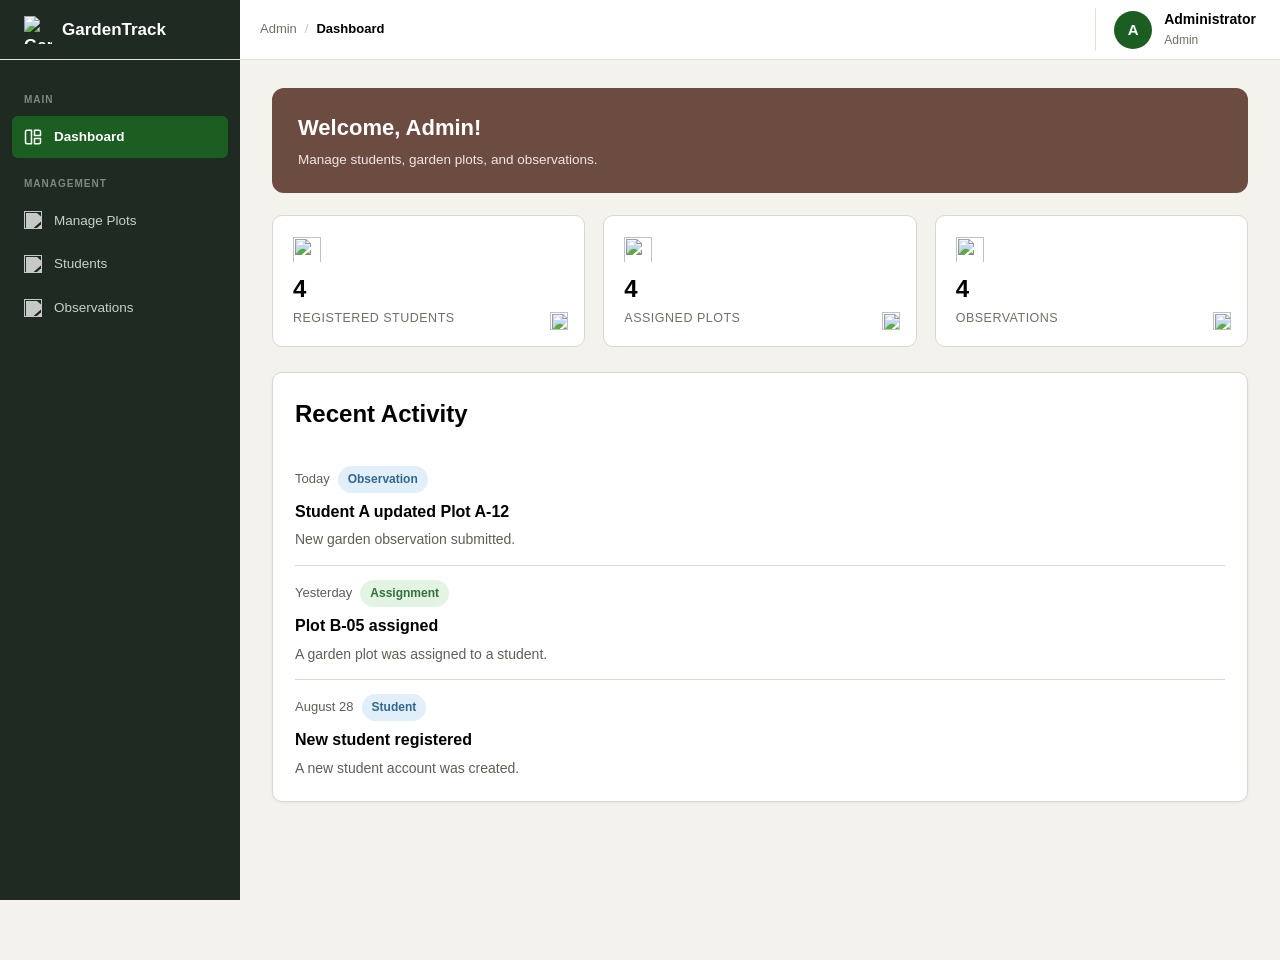
==== admin/admin_dashboard.html @ 60c1d0fa "refactor: streamline user interface and enhance functionality across admin pages" ====
<!doctype html>
<html lang="en">
  <head>
    <meta charset="UTF-8" />
    <meta name="viewport" content="width=device-width, initial-scale=1.0" />

      <title>Admin Dashboard | GardenTrack</title>

    <link rel="icon" type="image/svg+xml" href="../images/logo.svg" />
    <link rel="stylesheet" href="../css/style.css" />
    <link rel="stylesheet" href="../css/nav.css" />
    <link rel="stylesheet" href="../css/admin.css" />
    <script src="../js/script.js" defer></script>
  </head>

  <body class="admin">
    <header class="admin-topbar">
  <button class="admin-sidebar-toggle" type="button" aria-label="Toggle sidebar">☰</button>

  <a href="admin_dashboard.html" class="logo">
    <img src="../images/logo.svg" alt="GardenTrack Logo" class="logo-img" />
    GardenTrack
  </a>

  <nav class="admin-breadcrumb" aria-label="Breadcrumb">
    <a href="admin_dashboard.html">Admin</a>
    <span class="sep">/</span>
    <span class="current">Dashboard</span>   <!-- change per page -->
  </nav>


  <div class="user-menu">
    <details>
      <summary class="user-avatar" aria-label="Open user menu">A</summary>
      <nav class="user-dropdown" aria-label="User menu">
        <a href="#profile">Profile</a>
        <a href="#account-settings">Account Settings</a>
        <a href="../index.html">Logout</a>
      </nav>
    </details>
    <div class="user-info">
      <strong>Administrator</strong>
      <span>Admin</span>
    </div>
  </div>
</header>

<aside class="admin-sidebar">
  <div class="admin-sidebar-section">Main</div>
  <a href="admin_dashboard.html" class="active">     
    <img src="../images/dashboard.svg" alt="" />
    Dashboard
  </a>

  <div class="admin-sidebar-section">Management</div>
  <a href="manage_plots.html">
    <img src="../images/garden-plot.svg" alt="" />
    Manage Plots
  </a>
  <a href="manage_students.html">
    <img src="../images/students.svg" alt="" />
    Students
  </a>
  <a href="student_observations.html">
    <img src="../images/observations.svg" alt="" />
    Observations
  </a>

 
</aside>

    <main class="admin-main">
      <div class="container">
        <section class="admin-header">
          <h1>Welcome, Admin!</h1>

          <p>
            Manage students, garden plots, and observations.
          </p>
        </section>

        <section class="stats-grid">
          <a href="manage_students.html" class="stat-card stat-card-link">
            <img src="../images/students.svg" alt="" class="stat-icon" />

            <h3 data-stat="students">0</h3>

            <p>Registered Students</p>
            <img src="../images/redirect.svg" alt="" class="redirect-icon" />
          </a>

          <a href="manage_plots.html" class="stat-card stat-card-link">
            <img src="../images/garden-plot.svg" alt="" class="stat-icon" />

            <h3 data-stat="plots">0</h3>

            <p>Assigned Plots</p>
            <img src="../images/redirect.svg" alt="" class="redirect-icon" />
          </a>

          <a href="student_observations.html" class="stat-card stat-card-link">
            <img src="../images/observations.svg" alt="" class="stat-icon" />

            <h3 data-stat="observations">0</h3>

            <p>Observations</p>
            <img src="../images/redirect.svg" alt="" class="redirect-icon" />
          </a>
        </section>

        <section class="admin-grid">
          <div class="admin-card">
            <div class="admin-card-header">
              <h2>Recent Activity</h2>
            </div>

            <div class="observation-item">
              <div class="observation-meta">
                <span>Today</span>

                <span class="badge badge-info"> Observation </span>
              </div>

              <h3>Student A updated Plot A-12</h3>

              <p>New garden observation submitted.</p>
            </div>

            <div class="observation-item">
              <div class="observation-meta">
                <span>Yesterday</span>

                <span class="badge badge-success"> Assignment </span>
              </div>

              <h3>Plot B-05 assigned</h3>

              <p>A garden plot was assigned to a student.</p>
            </div>

            <div class="observation-item">
              <div class="observation-meta">
                <span>August 28</span>

                <span class="badge badge-info"> Student </span>
              </div>

              <h3>New student registered</h3>

              <p>A new student account was created.</p>
            </div>
          </div>
        </section>
      </div>
    </main>
  
  </body>
</html>
---- css/style.css ----
/* Reset */

* {
  margin: 0;
  padding: 0;
  box-sizing: border-box;
}

/* Fonts */

@font-face {
  font-family: "Poppins";
  src: url("../fonts/Poppins-Regular.ttf") format("truetype");
  font-weight: 400;
  font-style: normal;
}

@font-face {
  font-family: "Poppins";
  src: url("../fonts/Poppins-Medium.ttf") format("truetype");
  font-weight: 500;
  font-style: normal;
}

@font-face {
  font-family: "Poppins";
  src: url("../fonts/Poppins-SemiBold.ttf") format("truetype");
  font-weight: 600;
  font-style: normal;
}

@font-face {
  font-family: "Poppins";
  src: url("../fonts/Poppins-Bold.ttf") format("truetype");
  font-weight: 700;
  font-style: normal;
}

@font-face {
  font-family: "Poppins";
  src: url("../fonts/Poppins-ExtraBold.ttf") format("truetype");
  font-weight: 800;
  font-style: normal;
}

:root {
  --text: #000000;
  --background: #f9f6f0;
  --primary: #1c5e22;
  --secondary: #6c4b41;
  --accent: #f9a824;

  --white: #ffffff;
  --border: #ddd6cc;
  --muted: #746e66;
  --primary-dark: #124218;
  --primary-light: #e8f1e8;

  --secondary-light: #eee5e1;
  --accent-light: #fff1d2;

  --success: #1c5e22;
  --warning: #f9a824;
  --danger: #b83232;
  --info: #5b7f9f;

  --text-light: #625d57;

  --shadow: 0 4px 15px rgba(28, 94, 34, 0.1);

  --radius: 10px;
}
.accent {
  color: var(--accent);
}

.accent-bg {
  background: var(--accent);
  color: var(--text);
}
body {
  font-family: "Poppins", sans-serif;
  background: var(--background);
  color: var(--text);
  line-height: 1.6;

  min-height: 100vh;
  display: flex;
  flex-direction: column;
}

a {
  color: var(--primary);
  text-decoration: none;
}

a:hover {
  text-decoration: underline;
}

button,
input,
select,
textarea {
  font: inherit;
}

button {
  cursor: pointer;
}

/* Layout */

.container {
  width: min(1200px, 92%);
  margin: auto;
}

.site-footer {
  min-height: 0px;
  display: flex;
  align-items: center;
  justify-content: center;
  gap: 18px;
  padding: 18px 20px;
  border-top: 1px solid var(--border);
  background: var(--white);
  color: var(--muted);
  font-size: 12px;
  text-align: center;
  width: 100%;
}

.footer-brand {
  display: flex;
  flex-direction: column;
  align-items: flex-start;
  gap: 0px;
}

.footer-brand strong {
  color: var(--primary);
  font-size: 13px;
}

.footer-brand span {
  color: var(--muted);
  font-size: 11px;
}

.footer-copy {
  padding-left: 18px;
  border-left: 1px solid var(--border);
}

.login-page .site-footer {
  width: calc(100% + 40px);
  border-radius: 0;
  border-top-color: rgba(255, 255, 255, 0.16);
  background: rgba(8, 22, 12, 0.78);
  color: rgba(255, 255, 255, 0.72);
}

.login-page .site-footer strong,
.login-page .footer-brand span {
  color: var(--white);
}

.login-page .footer-copy {
  border-left-color: rgba(255, 255, 255, 0.25);
}

/* Buttons */

.btn {
  display: inline-block;
  border: none;
  border-radius: 7px;
  padding: 10px 18px;
  font-weight: 600;
  text-decoration: none;
  transition: 0.2s ease;
}

.btn:hover {
  text-decoration: none;
  transform: translateY(-1px);
}

.btn-primary {
  background: var(--primary);
  color: var(--white);
}

.btn-primary:hover {
  background: var(--primary-dark);
}

.btn-secondary {
  background: #e8eee5;
  color: var(--text);
}

.btn-success {
  background: var(--success);
  color: var(--white);
}

.btn-warning {
  background: var(--warning);
  color: var(--white);
}

.btn-danger {
  background: var(--danger);
  color: var(--white);
}

.btn-info {
  background: var(--info);
  color: var(--white);
}

/* Cards */

.card {
  background: var(--white);
  border: 1px solid var(--border);
  border-radius: var(--radius);
  box-shadow: var(--shadow);
  padding: 22px;
}

/* Forms */

.form-group {
  margin-bottom: 18px;
}

.form-group label {
  display: block;
  font-weight: 600;
  margin-bottom: 7px;
}

.form-group input,
.form-group select,
.form-group textarea {
  width: 100%;
  padding: 11px 13px;
  border: 1px solid var(--border);
  border-radius: 7px;
  background: var(--white);
  color: var(--text);
  outline: none;
}

.form-group input:focus,
.form-group select:focus,
.form-group textarea:focus {
  border-color: var(--primary);
}

.form-group textarea {
  min-height: 120px;
  resize: vertical;
}

/* Tables */

.table-container {
  overflow-x: auto;
}

table {
  width: 100%;
  border-collapse: collapse;
}

th,
td {
  padding: 13px 15px;
  border-bottom: 1px solid var(--border);
  text-align: left;
}

th {
  background: #f1f5ef;
  font-size: 14px;
}

tr:hover td {
  background: #fafcf9;
}

/* Badges */

.badge {
  display: inline-block;
  padding: 4px 10px;
  border-radius: 20px;
  font-size: 12px;
  font-weight: 700;
}

.badge-success {
  background: #e3f4e4;
  color: #327238;
}

.badge-warning {
  background: #fff1d5;
  color: #946817;
}

.badge-danger {
  background: #f9e2e2;
  color: #9e3838;
}

.badge-info {
  background: #e1effa;
  color: #32678f;
}

/* Page header */

.page-header {
  margin-bottom: 25px;
}

.page-header h1 {
  font-size: 28px;
  margin-bottom: 5px;
}

.page-header p {
  color: var(--text-light);
}

/* Stats */

.stats-grid {
  display: grid;
  grid-template-columns: repeat(3, 1fr);
  gap: 18px;
  margin-bottom: 25px;
}

.stat-card {
  position: relative;
  background: var(--white);
  padding: 20px;
  border-radius: var(--radius);
  border: 1px solid var(--border);
  box-shadow: var(--shadow);
}

.stat-card-link {
  color: inherit;
}

.stat-card-link:hover {
  color: inherit;
  text-decoration: none;
}

.redirect-icon {
  position: absolute;
  right: 16px;
  bottom: 16px;
  width: 18px;
  height: 18px;
  color: var(--primary);
}

.stat-card .stat-icon {
  display: block;
  width: 28px;
  height: 28px;
  font-size: 28px;
  margin-bottom: 8px;
}

.stat-card h3 {
  font-size: 28px;
}

.stat-card p {
  color: var(--text-light);
  font-size: 14px;
}

/* Responsive */

@media (max-width: 900px) {
  .stats-grid {
    grid-template-columns: repeat(2, 1fr);
  }
}

@media (max-width: 600px) {
  .site-footer {
    flex-direction: column;
    gap: 3px;
  }

  .footer-brand {
    align-items: center;
  }

  .footer-copy {
    padding-left: 0;
    border-left: 0;
  }

  .stats-grid {
    grid-template-columns: 1fr;
  }

  .page-header h1 {
    font-size: 24px;
  }
}
---- css/nav.css ----
/* Navigation */

.navbar {
  background: var(--white);
  border-bottom: 1px solid var(--border);
  box-shadow: 0 2px 8px rgba(28, 94, 34, 0.06);
}

.navbar-inner {
  width: min(1200px, 92%);
  margin: auto;

  min-height: 70px;

  display: flex;
  align-items: center;
  justify-content: space-between;

  gap: 20px;
}

.logo {
  display: flex;
  align-items: center;
  gap: 10px;

  color: var(--primary);
  font-weight: 700;
  font-size: 19px;
}

.logo-img {
  width: 32px;
  height: 32px;
  object-fit: contain;
  display: block;
}

.logo:hover {
  text-decoration: none;
}

.logo-icon {
  width: 38px;
  height: 38px;

  border-radius: 9px;

  display: grid;
  place-items: center;

  background: var(--primary-light);

  font-size: 21px;
}

.nav-links {
  display: flex;
  align-items: center;
  gap: 5px;

  list-style: none;
}

.nav-links a {
  display: block;

  padding: 9px 12px;

  border-radius: 7px;

  color: var(--text);

  font-size: 14px;
  font-weight: 600;
}

.nav-links a:hover,
.nav-links a.active {
    background: var(--primary);
    color: var(--white);
    text-decoration: none;
}

.user-menu {
  position: relative;
  display: flex;
  align-items: center;
  gap: 10px;

  padding-left: 15px;

  border-left: 1px solid var(--border);
}

.user-avatar {
  width: 36px;
  height: 36px;

  border-radius: 50%;

  display: grid;
  place-items: center;

  background: var(--primary);
  color: var(--white);

  font-weight: bold;
  border: 0;
  cursor: pointer;
  font-family: inherit;
}

.user-menu details {
  position: static;
}

.user-menu summary {
  list-style: none;
}

.user-menu summary::-webkit-details-marker {
  display: none;
}

.user-menu details[open] .user-avatar,
.user-avatar:hover,
.user-avatar:focus-visible {
  background: var(--secondary);
}

.user-dropdown {
  position: absolute;
  top: calc(100% + 10px);
  right: 0;
  z-index: 10;
  width: 190px;
  padding: 8px;
  background: var(--white);
  border: 1px solid var(--border);
  border-radius: 8px;
  box-shadow: 0 10px 24px rgba(28, 94, 34, 0.14);
}

.user-dropdown a {
  display: block;
  padding: 9px 10px;
  border-radius: 5px;
  color: var(--text);
  font-size: 13px;
}

.user-dropdown a:hover,
.user-dropdown a:focus-visible {
  background: var(--primary-light);
  color: var(--primary);
  text-decoration: none;
}

.user-info {
  font-size: 13px;
}

.user-info strong {
  display: block;
}

.user-info span {
  color: var(--text-light);
}

/* Content */

.main-content {
  padding: 35px 0 50px;
  flex: 1;             
  width: 100%;

}

/* Responsive */

@media (max-width: 900px) {
  .navbar-inner {
    flex-wrap: wrap;
    padding: 12px 0;
  }

  .nav-links {
    order: 3;
    width: 100%;

    overflow-x: auto;
    padding-bottom: 3px;
  }

  .nav-links a {
    white-space: nowrap;
  }

  .user-menu {
    margin-left: auto;
  }
}

@media (max-width: 500px) {
  .user-info {
    display: none;
  }

  .navbar-inner {
    gap: 10px;
  }
}
---- css/admin.css ----
:root {
  --admin-sidebar-bg: #1f2a22;
  --admin-sidebar-text: #c9d1c8;
  --admin-sidebar-hover: #2c3a30;
  --admin-sidebar-active: var(--primary);
  --admin-topbar-bg: #ffffff;
  --admin-topbar-border: #e5e0d6;
  --admin-content-bg: #f4f2ec;
  --admin-sidebar-width: 240px;
  --admin-topbar-height: 60px;
}

body.admin {
  background: var(--admin-content-bg);
  display: block;
}

.admin-topbar {
  position: fixed;
  top: 0;
  left: 0;
  right: 0;
  height: var(--admin-topbar-height);
  background: linear-gradient(
    to right,
    var(--admin-sidebar-bg) 0,
    var(--admin-sidebar-bg) var(--admin-sidebar-width),
    var(--admin-topbar-bg) var(--admin-sidebar-width),
    var(--admin-topbar-bg) 100%
  );
  border-bottom: 1px solid var(--admin-topbar-border);
  display: flex;
  align-items: center;
  gap: 20px;
  padding: 0 24px;
  z-index: 50;
}

.admin-topbar::before {
  content: "";
  position: absolute;
  top: 0;
  left: 0;
  width: var(--admin-sidebar-width);
  height: 100%;
  border-bottom: 1px solid rgba(255, 255, 255, 0.08);
  pointer-events: none;
}

.admin-topbar .logo {
  display: flex;
  align-items: center;
  gap: 10px;
  font-weight: 700;
  color: #ffffff;
  font-size: 17px;
  text-decoration: none;
  width: calc(var(--admin-sidebar-width) - 24px);
  flex-shrink: 0;
}

.admin-topbar .logo:hover { text-decoration: none; }

.admin-topbar .logo-img {
  width: 28px;
  height: 28px;
  object-fit: contain;
}

/* Breadcrumb now takes all the middle space */
.admin-breadcrumb {
  flex: 1;
  display: flex;
  align-items: center;
  gap: 8px;
  color: var(--muted);
  font-size: 13px;
  min-width: 0;
}

.admin-breadcrumb a {
  color: var(--muted);
  text-decoration: none;
}

.admin-breadcrumb a:hover { color: var(--primary); }
.admin-breadcrumb .sep { color: #c7c1b5; }
.admin-breadcrumb .current { color: var(--text); font-weight: 600; }

/* User menu — pushed to the far right, comfortable spacing */
.admin-topbar .user-menu {
  padding-left: 18px;
  margin-left: 0;
  border-left: 1px solid var(--admin-topbar-border);
  gap: 12px;
  flex-shrink: 0;
}

.admin-topbar .user-avatar {
  width: 38px;
  height: 38px;
  font-size: 15px;
}

.admin-topbar .user-info strong {
  font-size: 14px;
  font-weight: 600;
}

.admin-topbar .user-info span {
  font-size: 12px;
  color: var(--muted);
}


.admin-sidebar {
  position: fixed;
  top: 0;                                
  left: 0;
  bottom: 0;
  width: var(--admin-sidebar-width);
  padding: calc(var(--admin-topbar-height) + 16px) 12px 16px;  
  background: var(--admin-sidebar-bg);
  color: var(--admin-sidebar-text);
  overflow-y: auto;
  z-index: 40;
  display: flex;
  flex-direction: column;
  gap: 2px;
}

.admin-sidebar-section {
  padding: 16px 12px 6px;
  color: #7e8a80;
  font-size: 10px;
  font-weight: 700;
  letter-spacing: 0.1em;
  text-transform: uppercase;
}

.admin-sidebar a {
  display: flex;
  align-items: center;
  gap: 12px;
  padding: 10px 12px;
  border-radius: 6px;
  color: var(--admin-sidebar-text);
  text-decoration: none;
  font-size: 13.5px;
  font-weight: 500;
  transition: background-color 0.15s ease, color 0.15s ease;
}

.admin-sidebar a img {
  width: 18px;
  height: 18px;
  opacity: 0.75;
  filter: brightness(0) invert(1);
  flex-shrink: 0;
}

.admin-sidebar a:hover {
  background: var(--admin-sidebar-hover);
  color: #fff;
  text-decoration: none;
}

.admin-sidebar a:hover img { opacity: 1; }

.admin-sidebar a.active {
  background: var(--admin-sidebar-active);
  color: #fff;
  font-weight: 600;
}

.admin-sidebar a.active img { opacity: 1; }

.admin-sidebar-footer {
  margin-top: auto;
  padding: 14px 12px 0;
  border-top: 1px solid rgba(255, 255, 255, 0.08);
  font-size: 11px;
  color: #6f7d72;
}


.admin-main {
  margin-left: var(--admin-sidebar-width);
  margin-top: var(--admin-topbar-height);
  padding: 28px 32px 40px;
  min-height: calc(100vh - var(--admin-topbar-height));
  box-sizing: border-box;
}

.admin-main > .container {
  width: 100%;
  max-width: none;
  margin: 0;
}

.admin-main .page-header {
  margin-bottom: 22px;
}

.admin-main .page-header h1 {
  font-size: 24px;
  margin-bottom: 4px;
}

.admin-main .page-header p {
  color: var(--muted);
  font-size: 13.5px;
}

/* =====================================================
   Admin header banner (kept from before)
   ===================================================== */

.admin-header {
  background: var(--secondary);
  color: var(--white);
  border-radius: 12px;
  padding: 22px 26px;
  margin-bottom: 22px;
}

.admin-header h1 {
  margin-bottom: 4px;
  font-size: 22px;
}

.admin-header p {
  color: #f1e7e2;
  font-size: 13.5px;
}

/* =====================================================
   Cards
   ===================================================== */

.admin-grid {
  display: grid;
  grid-template-columns: 1fr;
  gap: 20px;
}

.admin-card {
  background: var(--white);
  border: 1px solid var(--border);
  border-radius: var(--radius);
  padding: 22px;
  box-shadow: 0 1px 3px rgba(31, 42, 34, 0.06);
}

.admin-card-header {
  display: flex;
  justify-content: space-between;
  align-items: center;
  margin-bottom: 18px;
}

.admin-main .card > h2,
.admin-main .card .admin-card-header h2 {
  font-size: 18px;
}

.admin-card .observation-item {
  padding: 14px 0;
  border-bottom: 1px solid var(--border);
}

.admin-card .observation-item:first-of-type {
  padding-top: 0;
}

.admin-card .observation-item:last-child {
  border-bottom: none;
  padding-bottom: 0;
}

.admin-card .observation-meta {
  display: flex;
  align-items: center;
  gap: 8px;
  margin-bottom: 6px;
  color: var(--text-light);
  font-size: 13px;
}

.admin-card .observation-item h3 {
  margin-bottom: 4px;
  font-size: 16px;
}

.admin-card .observation-item p {
  color: var(--text-light);
  font-size: 14px;
}

.admin-main .stat-card {
  box-shadow: none;
  border: 1px solid var(--border);
  background: #fff;
  padding: 18px 20px;
  transition: border-color 0.15s ease, box-shadow 0.15s ease, transform 0.15s ease;
}

.admin-main .stat-card-link {
  color: inherit;
  text-decoration: none;
}

.admin-main .stat-card-link:hover,
.admin-main .stat-card-link:focus-visible {
  color: inherit;
  text-decoration: none;
  border-color: var(--primary);
  box-shadow: 0 4px 12px rgba(28, 94, 34, 0.08);
  transform: translateY(-1px);
}

/* Override the browser's default blue focus ring */
.admin-main .stat-card-link:focus {
  outline: none;
}

.admin-main .stat-card-link:focus-visible {
  outline: 3px solid rgba(249, 168, 36, 0.55);
  outline-offset: 2px;
}

.admin-main .stat-card h3 {
  font-size: 24px;
  margin-top: 6px;
}

.admin-main .stat-card p {
  font-size: 12.5px;
  text-transform: uppercase;
  letter-spacing: 0.04em;
  color: var(--muted);
}


.modal-overlay {
  position: fixed;
  inset: 0;
  z-index: 100;
  display: grid;
  place-items: center;
  padding: 24px;
  background: rgba(0, 0, 0, 0.45);
}

.modal-overlay[hidden] {
  display: none;
}

.modal-card {
  width: min(100%, 480px);
  padding: 24px;
  background: var(--white);
  border: 1px solid var(--border);
  border-radius: var(--radius);
  box-shadow: 0 12px 35px rgba(0, 0, 0, 0.2);
}

.modal-header {
  display: flex;
  align-items: center;
  justify-content: space-between;
  gap: 18px;
  margin-bottom: 20px;
}

.modal-header h2 {
  font-size: 20px;
}

.modal-close {
  width: 34px;
  height: 34px;
  display: grid;
  place-items: center;
  border: 1px solid var(--border);
  border-radius: 50%;
  background: transparent;
  color: var(--text);
  font-size: 24px;
  line-height: 1;
}

.modal-close:hover {
  background: var(--primary-light);
  color: var(--primary);
}

body.modal-open {
  overflow: hidden;
}

.admin-actions {
  display: grid;
  grid-template-columns: repeat(2, 1fr);
  gap: 12px;
}

.admin-action {
  padding: 18px;
  border-radius: 8px;
  background: #f2f6ef;
  color: var(--text);
  text-align: center;
  font-weight: 600;
  text-decoration: none;
}

.admin-action:hover {
  background: var(--primary-light);
  color: var(--primary);
  text-decoration: none;
}

.admin-action span {
  display: block;
  font-size: 28px;
  margin-bottom: 5px;
}


.filter-bar {
  display: flex;
  gap: 10px;
  align-items: end;
  background: var(--white);
  border: 1px solid var(--border);
  border-radius: var(--radius);
  padding: 18px;
  margin-bottom: 20px;
}

.filter-bar .form-group {
  flex: 1;
  margin: 0;
}

.search-input-wrap {
  position: relative;
}

.search-icon {
  position: absolute;
  top: 50%;
  left: 14px;
  width: 18px;
  height: 18px;
  transform: translateY(-50%);
  pointer-events: none;
}

.search-input-wrap input {
  padding-left: 42px;
}

.table-actions {
  display: flex;
  align-items: center;
  justify-content: center;
  gap: 8px;
  white-space: nowrap;
}

.table-container table th:last-child,
.table-container table td:last-child {
  width: 190px;
  text-align: center;
  vertical-align: middle;
}

.icon-action {
  width: 34px;
  height: 34px;
  display: inline-grid;
  place-items: center;
  padding: 0;
  border: 1px solid transparent;
  border-radius: 7px;
  background: var(--primary-light);
  color: var(--primary);
  cursor: pointer;
  transition: background-color 0.2s ease, border-color 0.2s ease, transform 0.2s ease;
}

.icon-action img {
  width: 17px;
  height: 17px;
  display: block;
}

.icon-action:hover {
  border-color: var(--primary);
  background: var(--white);
  transform: translateY(-1px);
}

.icon-action-danger {
  background: #f9e2e2;
  color: var(--danger);
}

.icon-action-danger:hover {
  border-color: var(--danger);
  background: var(--white);
}

.icon-action:focus-visible {
  outline: 3px solid rgba(249, 168, 36, 0.55);
  outline-offset: 2px;
}


.report-grid {
  display: grid;
  grid-template-columns: repeat(3, 1fr);
  gap: 18px;
}

.report-card {
  background: var(--white);
  padding: 22px;
  border: 1px solid var(--border);
  border-radius: var(--radius);
}

.report-card h3 {
  margin-bottom: 5px;
}

.report-card p {
  color: var(--text-light);
  font-size: 14px;
  margin-bottom: 15px;
}


.admin-sidebar-toggle {
  display: none;
  width: 36px;
  height: 36px;
  border: 1px solid var(--border);
  border-radius: 6px;
  background: #fff;
  cursor: pointer;
  font-size: 18px;
  color: var(--text);
  place-items: center;
  flex-shrink: 0;
}

/* =========================================
   Table empty state
   ========================================= */

.table-empty-state {
  padding: 40px 20px;
  text-align: center;
  color: var(--muted);
}

.table-empty-state .table-empty-title {
  margin: 0 0 4px;
  color: var(--text);
  font-size: 15px;
  font-weight: 600;
}

.table-empty-state .table-empty-subtitle {
  margin: 0;
  color: var(--muted);
  font-size: 13px;
}


@media (max-width: 900px) {
  .admin-sidebar {
    transform: translateX(-100%);
    transition: transform 0.25s ease;
  }

  .admin-sidebar.open {
    transform: translateX(0);
  }

  .admin-main {
    margin-left: 0;
    padding: 20px 18px 32px;
  }

  .admin-topbar .logo {
    width: auto;
  }

  .admin-topbar-search {
    display: none;
  }

  .admin-sidebar-toggle {
    display: grid;
  }

  .admin-grid {
    grid-template-columns: 1fr;
  }

  .report-grid {
    grid-template-columns: 1fr;
  }
}

@media (max-width: 600px) {
  .filter-bar {
    flex-direction: column;
    align-items: stretch;
  }

  .admin-actions {
    grid-template-columns: 1fr;
  }

  .admin-topbar {
    padding: 0 14px;
    gap: 12px;
  }

  .admin-topbar .user-info {
    display: none;
  }
}
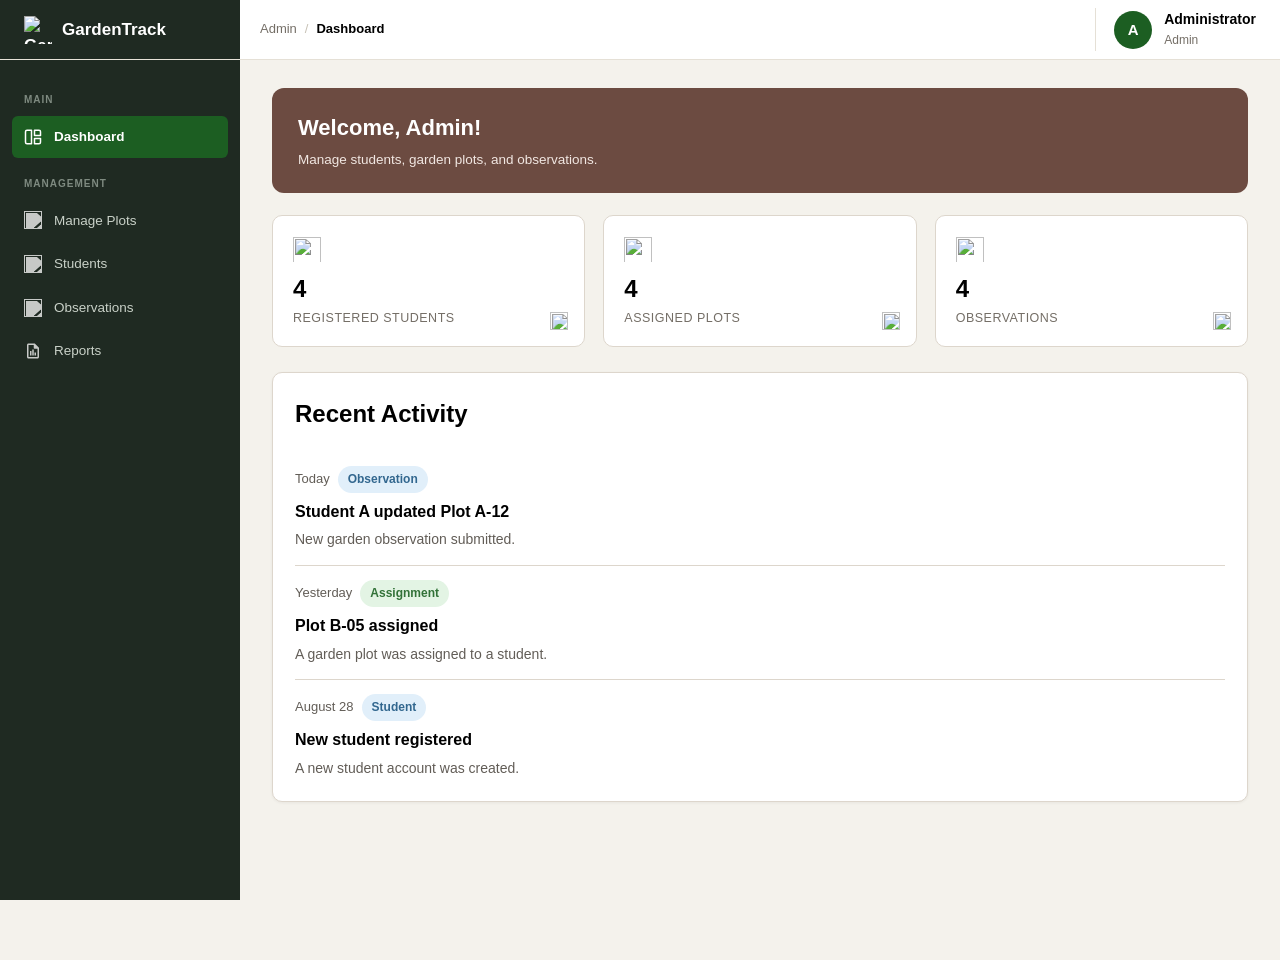
==== commit 50464094: "add reports page and integrate report links in admin sidebar" ====
--- a/admin/admin_dashboard.html
+++ b/admin/admin_dashboard.html
@@ -64,6 +64,10 @@
   <a href="student_observations.html">
     <img src="../images/observations.svg" alt="" />
     Observations
+  </a>
+  <a href="reports.html">
+    <img src="../images/report.svg" alt="" />
+    Reports
   </a>
 
  
--- a/css/admin.css
+++ b/css/admin.css
@@ -526,6 +526,63 @@
   gap: 18px;
 }
 
+.report-controls {
+  margin-bottom: 20px;
+}
+
+.report-controls .admin-card-header {
+  margin-bottom: 14px;
+}
+
+.report-filter-grid {
+  display: grid;
+  grid-template-columns: minmax(180px, 1fr) minmax(220px, 1fr) auto;
+  align-items: end;
+  gap: 16px;
+}
+
+.report-filter-grid .form-group {
+  min-width: 0;
+  margin: 0;
+}
+
+.report-filter-grid input,
+.report-filter-grid select {
+  box-sizing: border-box;
+  min-height: 42px;
+}
+
+.report-export-action {
+  padding-bottom: 18px;
+}
+
+.report-export-action .btn:disabled {
+  cursor: not-allowed;
+  opacity: 0.55;
+}
+
+.report-period-summary {
+  margin: 14px 0 0;
+  color: var(--muted);
+  font-size: 13px;
+}
+
+.report-preview .admin-card-header {
+  margin-bottom: 14px;
+}
+
+.report-preview .admin-card-header p {
+  margin-top: 4px;
+  color: var(--muted);
+  font-size: 13px;
+}
+
+.table-container table.report-table th:last-child,
+.table-container table.report-table td:last-child {
+  width: auto;
+  text-align: left;
+}
+
 .report-card {
   background: var(--white);
   padding: 22px;
@@ -616,6 +673,15 @@
   .report-grid {
     grid-template-columns: 1fr;
   }
+
+  .report-filter-grid {
+    grid-template-columns: 1fr;
+    gap: 12px;
+  }
+
+  .report-export-action {
+    padding-bottom: 0;
+  }
 }
 
 @media (max-width: 600px) {
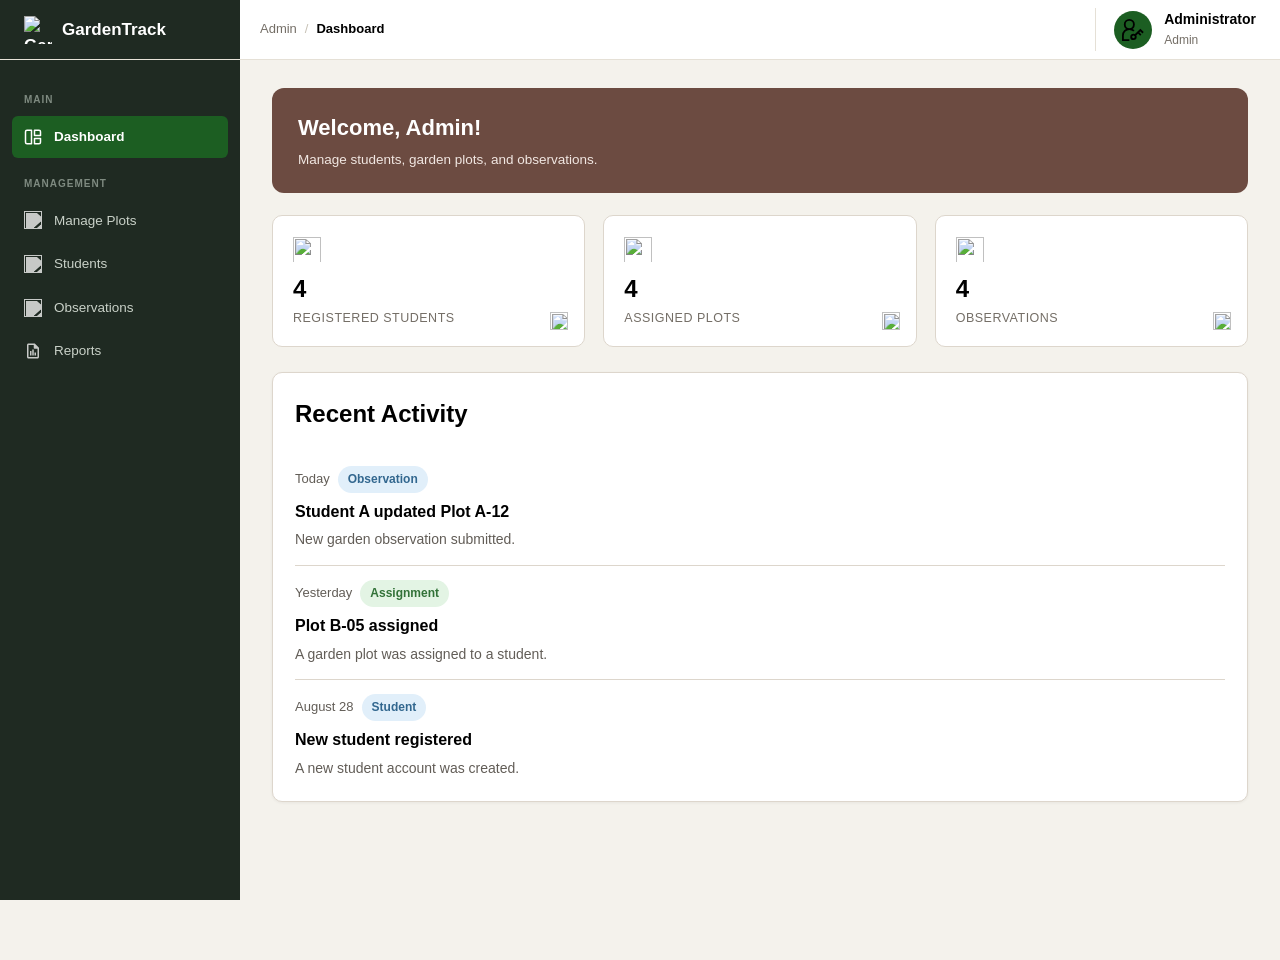
==== commit e8c8d94b: "update user icon in admin dashboard and related pages" ====
--- a/admin/admin_dashboard.html
+++ b/admin/admin_dashboard.html
@@ -31,15 +31,17 @@
 
   <div class="user-menu">
     <details>
-      <summary class="user-avatar" aria-label="Open user menu">A</summary>
+      <summary class="user-avatar" aria-label="Open user menu">
+        <img src="../images/admin.svg" alt="" />
+      </summary>
       <nav class="user-dropdown" aria-label="User menu">
-        <a href="#profile">Profile</a>
-        <a href="#account-settings">Account Settings</a>
+        <a href="#profile" data-open-admin-profile>Profile</a>
+        <a href="#account-settings" data-open-admin-settings>Account Settings</a>
         <a href="../index.html">Logout</a>
       </nav>
     </details>
     <div class="user-info">
-      <strong>Administrator</strong>
+      <strong data-username>Administrator</strong>
       <span>Admin</span>
     </div>
   </div>
--- a/css/admin.css
+++ b/css/admin.css
@@ -103,6 +103,11 @@
   font-size: 15px;
 }
 
+.admin-topbar .user-avatar img {
+  width: 22px;
+  height: 22px;
+}
+
 .admin-topbar .user-info strong {
   font-size: 14px;
   font-weight: 600;
@@ -364,6 +369,65 @@
   border: 1px solid var(--border);
   border-radius: var(--radius);
   box-shadow: 0 12px 35px rgba(0, 0, 0, 0.2);
+}
+
+.admin-account-modal {
+  width: min(100%, 460px);
+}
+
+.admin-profile-details {
+  margin: 0;
+}
+
+.admin-profile-details > div {
+  display: flex;
+  justify-content: space-between;
+  gap: 18px;
+  padding: 14px 0;
+  border-bottom: 1px solid var(--border);
+}
+
+.admin-profile-details > div:last-child {
+  border-bottom: 0;
+}
+
+.admin-profile-details dt {
+  color: var(--muted);
+  font-size: 13px;
+  font-weight: 600;
+}
+
+.admin-profile-details dd {
+  margin: 0;
+  color: var(--text);
+  font-size: 14px;
+  font-weight: 600;
+  text-align: right;
+  overflow-wrap: anywhere;
+}
+
+.admin-settings-intro {
+  margin: -8px 0 18px;
+  color: var(--muted);
+  font-size: 14px;
+}
+
+.admin-account-modal .form-group {
+  margin-bottom: 16px;
+}
+
+.admin-account-modal .form-group label span {
+  color: var(--muted);
+  font-size: 12px;
+  font-weight: 400;
+}
+
+.admin-settings-message:empty {
+  display: none;
+}
+
+.admin-settings-message {
+  margin: 0 0 14px;
 }
 
 .modal-header {
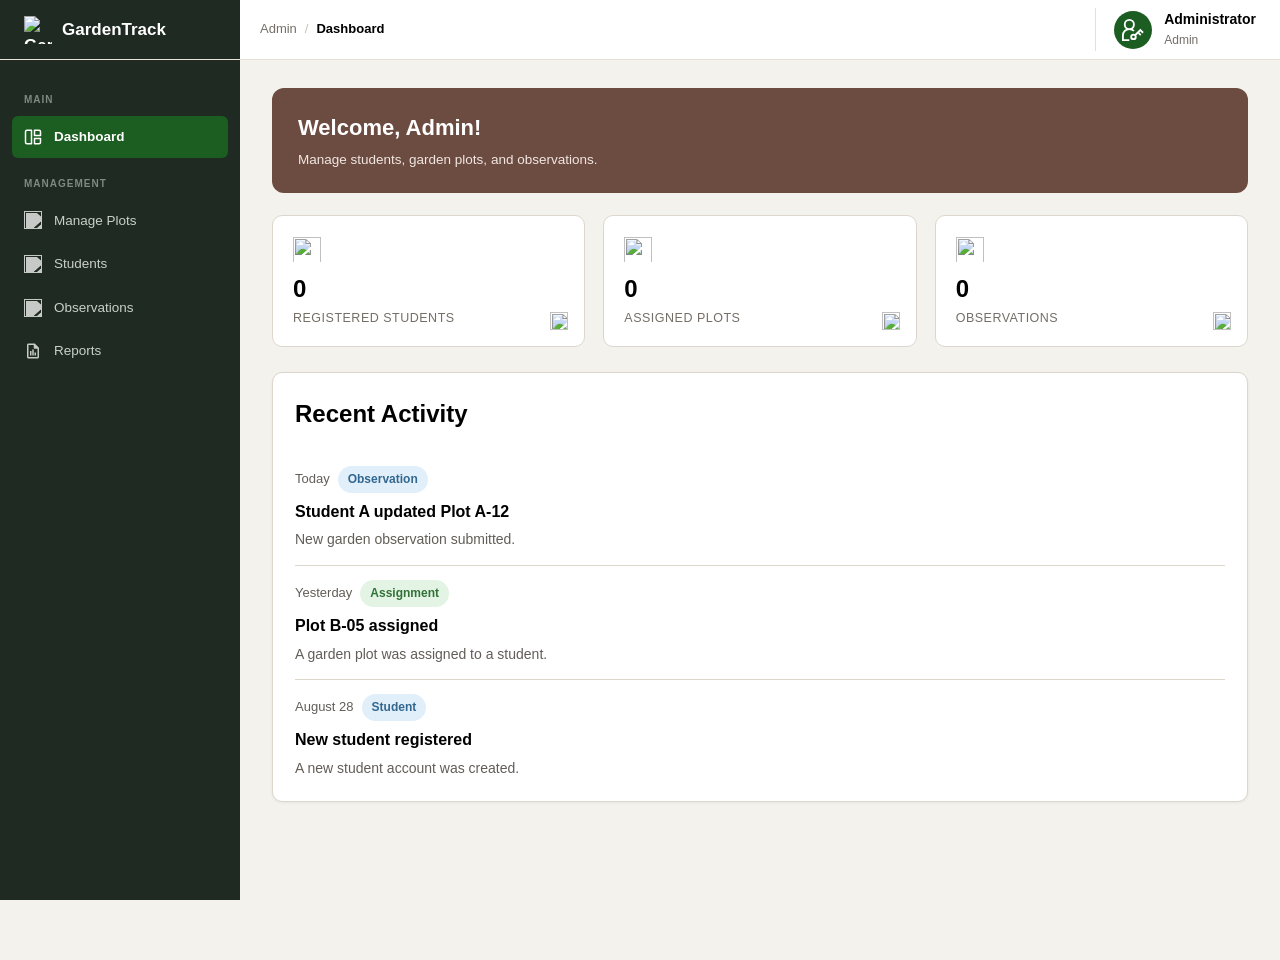
==== commit 8b283488: "steamlined js files" ====
--- a/admin/admin_dashboard.html
+++ b/admin/admin_dashboard.html
@@ -10,6 +10,7 @@
     <link rel="stylesheet" href="../css/style.css" />
     <link rel="stylesheet" href="../css/nav.css" />
     <link rel="stylesheet" href="../css/admin.css" />
+    <script src="../js/admin.js" defer></script>
     <script src="../js/script.js" defer></script>
   </head>
 
--- a/css/style.css
+++ b/css/style.css
@@ -1,4 +1,4 @@
-/* Reset */
+/* Base reset */
 
 * {
   margin: 0;
@@ -6,7 +6,7 @@
   box-sizing: border-box;
 }
 
-/* Fonts */
+/* Typography */
 
 @font-face {
   font-family: "Poppins";
@@ -109,7 +109,7 @@
   cursor: pointer;
 }
 
-/* Layout */
+/* Main layout */
 
 .container {
   width: min(1200px, 92%);
@@ -323,7 +323,7 @@
   color: #32678f;
 }
 
-/* Page header */
+/* Page headings */
 
 .page-header {
   margin-bottom: 25px;
--- a/css/nav.css
+++ b/css/nav.css
@@ -1,4 +1,4 @@
-/* Navigation */
+/* Site navigation */
 
 .navbar {
   background: var(--white);
@@ -169,7 +169,7 @@
   color: var(--text-light);
 }
 
-/* Content */
+/* Main content */
 
 .main-content {
   padding: 35px 0 50px;
--- a/css/admin.css
+++ b/css/admin.css
@@ -68,7 +68,7 @@
   object-fit: contain;
 }
 
-/* Breadcrumb now takes all the middle space */
+/* Breadcrumb */
 .admin-breadcrumb {
   flex: 1;
   display: flex;
@@ -88,7 +88,7 @@
 .admin-breadcrumb .sep { color: #c7c1b5; }
 .admin-breadcrumb .current { color: var(--text); font-weight: 600; }
 
-/* User menu — pushed to the far right, comfortable spacing */
+/* Account menu */
 .admin-topbar .user-menu {
   padding-left: 18px;
   margin-left: 0;
@@ -106,6 +106,7 @@
 .admin-topbar .user-avatar img {
   width: 22px;
   height: 22px;
+  filter: brightness(0) invert(1);
 }
 
 .admin-topbar .user-info strong {
@@ -218,9 +219,7 @@
   font-size: 13.5px;
 }
 
-/* =====================================================
-   Admin header banner (kept from before)
-   ===================================================== */
+/* Welcome panel */
 
 .admin-header {
   background: var(--secondary);
@@ -240,9 +239,7 @@
   font-size: 13.5px;
 }
 
-/* =====================================================
-   Cards
-   ===================================================== */
+/* Cards and metrics */
 
 .admin-grid {
   display: grid;
@@ -325,7 +322,7 @@
   transform: translateY(-1px);
 }
 
-/* Override the browser's default blue focus ring */
+/* Keyboard focus */
 .admin-main .stat-card-link:focus {
   outline: none;
 }
@@ -679,9 +676,7 @@
   flex-shrink: 0;
 }
 
-/* =========================================
-   Table empty state
-   ========================================= */
+/* Empty search results */
 
 .table-empty-state {
   padding: 40px 20px;
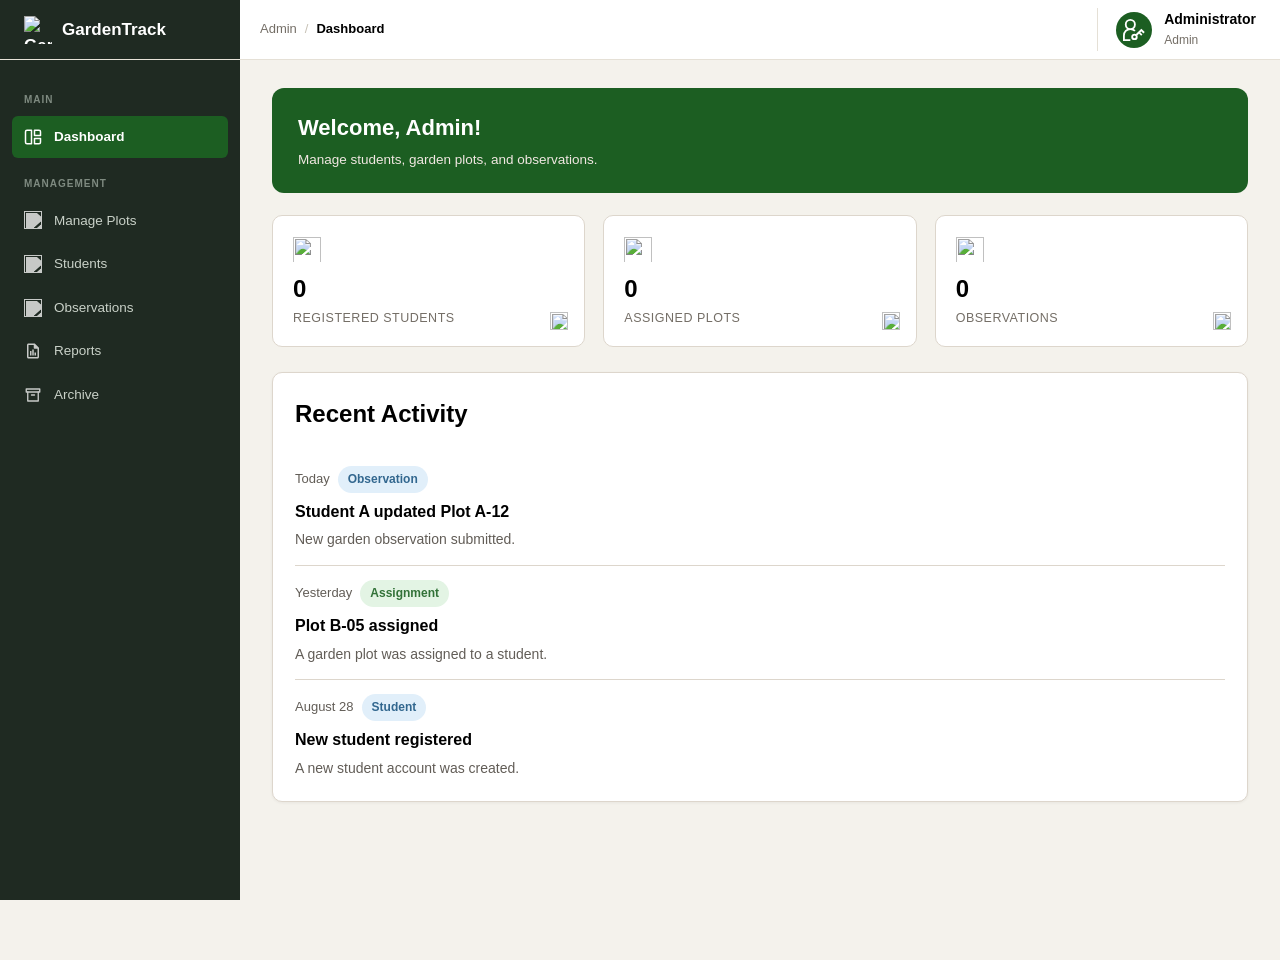
==== commit df7e6254: "fadd archive page and update navigation links -Introduced a new archive.html page to display admin a" ====
--- a/admin/admin_dashboard.html
+++ b/admin/admin_dashboard.html
@@ -71,6 +71,10 @@
   <a href="reports.html">
     <img src="../images/report.svg" alt="" />
     Reports
+  </a>
+  <a href="archive.html">
+    <img src="../images/archive.svg" alt="" />
+    Archive
   </a>
 
  
--- a/css/style.css
+++ b/css/style.css
@@ -221,6 +221,36 @@
   color: var(--white);
 }
 
+.logout-modal-actions {
+  display: flex;
+  justify-content: flex-end;
+  gap: 10px;
+  margin-top: 22px;
+}
+
+.logout-modal-actions [data-cancel-logout] {
+  border: 2px solid var(--primary-dark);
+  background: var(--primary);
+  color: var(--white);
+}
+
+.logout-modal-actions [data-cancel-logout]:hover,
+.logout-modal-actions [data-cancel-logout]:focus-visible {
+  background: var(--primary-dark);
+  color: var(--white);
+}
+
+.logout-modal-actions [data-confirm-logout] {
+  background: var(--danger);
+  color: var(--white);
+}
+
+.logout-modal-actions [data-confirm-logout]:hover,
+.logout-modal-actions [data-confirm-logout]:focus-visible {
+  background: #922626;
+  color: var(--white);
+}
+
 /* Cards */
 
 .card {
--- a/css/admin.css
+++ b/css/admin.css
@@ -98,14 +98,23 @@
 }
 
 .admin-topbar .user-avatar {
-  width: 38px;
-  height: 38px;
+  width: 36px;
+  height: 36px;
   font-size: 15px;
+  background: var(--primary);
+}
+
+.admin-topbar .user-menu details[open] .user-avatar,
+.admin-topbar .user-avatar:hover,
+.admin-topbar .user-avatar:focus-visible {
+  background: var(--primary);
 }
 
 .admin-topbar .user-avatar img {
+  display: block;
   width: 22px;
   height: 22px;
+  object-fit: contain;
   filter: brightness(0) invert(1);
 }
 
@@ -222,7 +231,7 @@
 /* Welcome panel */
 
 .admin-header {
-  background: var(--secondary);
+  background: var(--primary);
   color: var(--white);
   border-radius: 12px;
   padding: 22px 26px;
@@ -305,7 +314,7 @@
   border: 1px solid var(--border);
   background: #fff;
   padding: 18px 20px;
-  transition: border-color 0.15s ease, box-shadow 0.15s ease, transform 0.15s ease;
+  transition: none;
 }
 
 .admin-main .stat-card-link {
@@ -313,13 +322,12 @@
   text-decoration: none;
 }
 
-.admin-main .stat-card-link:hover,
-.admin-main .stat-card-link:focus-visible {
+.admin-main .stat-card-link:hover {
   color: inherit;
   text-decoration: none;
-  border-color: var(--primary);
-  box-shadow: 0 4px 12px rgba(28, 94, 34, 0.08);
-  transform: translateY(-1px);
+  border-color: var(--border);
+  box-shadow: none;
+  transform: none;
 }
 
 /* Keyboard focus */
@@ -361,11 +369,75 @@
 
 .modal-card {
   width: min(100%, 480px);
+  max-height: calc(100vh - 48px);
+  overflow-y: auto;
   padding: 24px;
   background: var(--white);
   border: 1px solid var(--border);
   border-radius: var(--radius);
   box-shadow: 0 12px 35px rgba(0, 0, 0, 0.2);
+}
+
+.admin-confirmation-modal {
+  width: min(100%, 440px);
+}
+
+.admin-confirmation-actions,
+.archive-actions {
+  display: flex;
+  align-items: center;
+  justify-content: flex-end;
+  flex-wrap: wrap;
+  gap: 8px;
+  margin-top: 20px;
+}
+
+.archive-actions {
+  margin: 0;
+  justify-content: flex-start;
+}
+
+.archive-table th:last-child,
+.archive-table td:last-child {
+  width: 210px;
+  text-align: left;
+}
+
+.archive-table td:nth-child(3) {
+  min-width: 240px;
+  overflow-wrap: anywhere;
+}
+
+.admin-action-status {
+  margin: 0 0 12px;
+  color: var(--muted);
+  font-size: 13px;
+}
+
+.admin-record-dialog {
+  width: min(100%, 560px);
+}
+
+.admin-record-form .teacher-note-field textarea {
+  box-sizing: border-box;
+  width: 100%;
+  min-height: 100px;
+  resize: vertical;
+}
+
+.admin-record-form .form-group {
+  margin-bottom: 12px;
+}
+
+.admin-record-form input,
+.admin-record-form textarea {
+  box-sizing: border-box;
+  min-height: 40px;
+}
+
+.admin-record-form textarea {
+  height: 64px;
+  min-height: 64px;
 }
 
 .admin-account-modal {
@@ -530,6 +602,11 @@
   justify-content: center;
   gap: 8px;
   white-space: nowrap;
+}
+
+.archive-table td:nth-child(2) {
+  min-width: 240px;
+  overflow-wrap: anywhere;
 }
 
 .table-container table th:last-child,
@@ -597,7 +674,7 @@
 
 .report-filter-grid {
   display: grid;
-  grid-template-columns: minmax(180px, 1fr) minmax(220px, 1fr) auto;
+  grid-template-columns: repeat(2, minmax(0, 1fr)) auto;
   align-items: end;
   gap: 16px;
 }
@@ -610,11 +687,27 @@
 .report-filter-grid input,
 .report-filter-grid select {
   box-sizing: border-box;
-  min-height: 42px;
+  height: 42px;
 }
 
 .report-export-action {
-  padding-bottom: 18px;
+  padding-bottom: 0;
+}
+
+.report-export-action .btn {
+  display: inline-flex;
+  align-items: center;
+  justify-content: center;
+  gap: 8px;
+  height: 42px;
+  padding: 0 18px;
+  white-space: nowrap;
+}
+
+.report-export-action .btn img {
+  width: 18px;
+  height: 18px;
+  filter: brightness(0) invert(1);
 }
 
 .report-export-action .btn:disabled {
@@ -738,9 +831,6 @@
     gap: 12px;
   }
 
-  .report-export-action {
-    padding-bottom: 0;
-  }
 }
 
 @media (max-width: 600px) {
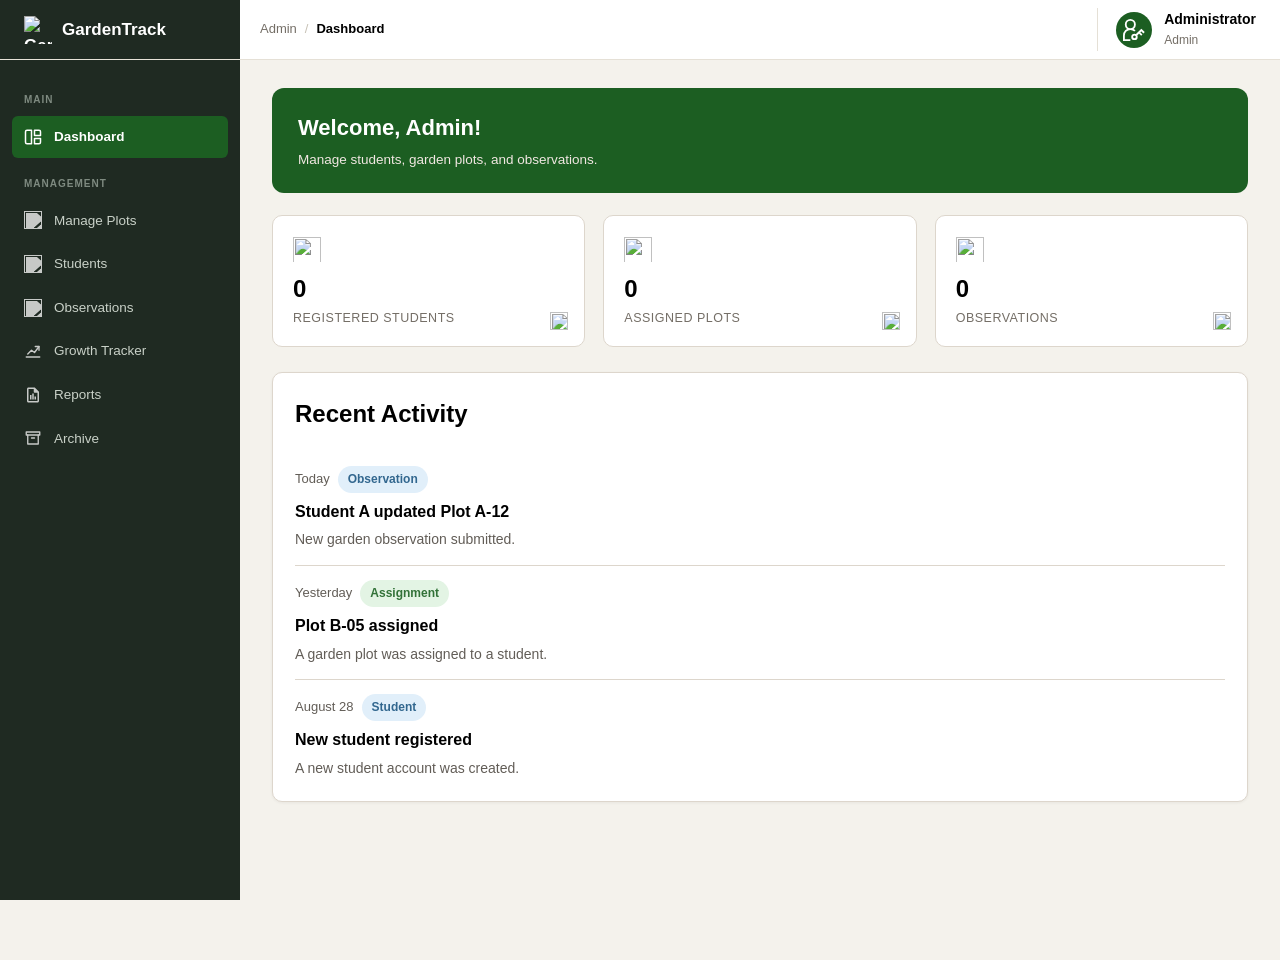
==== commit 0cac7fb9: "add growth tracker feature with SVG icon and update navigation links across admin pages" ====
--- a/admin/admin_dashboard.html
+++ b/admin/admin_dashboard.html
@@ -67,6 +67,10 @@
   <a href="student_observations.html">
     <img src="../images/observations.svg" alt="" />
     Observations
+  </a>
+  <a href="growth_tracker.html">
+    <img src="../images/growth.svg" alt="" />
+    Growth Tracker
   </a>
   <a href="reports.html">
     <img src="../images/report.svg" alt="" />
--- a/css/style.css
+++ b/css/style.css
@@ -1,4 +1,4 @@
-/* Base reset */
+/* Reset default spacing and use predictable border-box sizing throughout the app. */
 
 * {
   margin: 0;
@@ -6,7 +6,7 @@
   box-sizing: border-box;
 }
 
-/* Typography */
+/* Shared font faces and color, shadow, and radius tokens used across pages. */
 
 @font-face {
   font-family: "Poppins";
@@ -109,7 +109,7 @@
   cursor: pointer;
 }
 
-/* Main layout */
+/* Shared page container and footer; login pages use a darker footer treatment. */
 
 .container {
   width: min(1200px, 92%);
@@ -170,7 +170,7 @@
   border-left-color: rgba(255, 255, 255, 0.25);
 }
 
-/* Buttons */
+/* Reusable button shapes and semantic color variants. */
 
 .btn {
   display: inline-block;
@@ -221,6 +221,7 @@
   color: var(--white);
 }
 
+/* Keep logout choices grouped and visually distinguish staying from signing out. */
 .logout-modal-actions {
   display: flex;
   justify-content: flex-end;
@@ -251,7 +252,7 @@
   color: var(--white);
 }
 
-/* Cards */
+/* Default surface for grouped page content. */
 
 .card {
   background: var(--white);
@@ -261,7 +262,7 @@
   padding: 22px;
 }
 
-/* Forms */
+/* Baseline field spacing, sizing, and focus styling for standard forms. */
 
 .form-group {
   margin-bottom: 18px;
@@ -296,7 +297,7 @@
   resize: vertical;
 }
 
-/* Tables */
+/* Shared table spacing, separators, and subtle row hover feedback. */
 
 .table-container {
   overflow-x: auto;
@@ -323,7 +324,7 @@
   background: #fafcf9;
 }
 
-/* Badges */
+/* Compact status labels with consistent semantic colors. */
 
 .badge {
   display: inline-block;
@@ -353,7 +354,7 @@
   color: #32678f;
 }
 
-/* Page headings */
+/* Standard title and supporting text spacing for page headers. */
 
 .page-header {
   margin-bottom: 25px;
@@ -368,7 +369,7 @@
   color: var(--text-light);
 }
 
-/* Stats */
+/* Dashboard summary cards and their responsive grid. */
 
 .stats-grid {
   display: grid;
@@ -421,7 +422,7 @@
   font-size: 14px;
 }
 
-/* Responsive */
+/* Reduce dashboard columns and reflow footer content on smaller screens. */
 
 @media (max-width: 900px) {
   .stats-grid {
--- a/css/nav.css
+++ b/css/nav.css
@@ -1,4 +1,4 @@
-/* Site navigation */
+/* Public-site header, brand, and primary navigation layout. */
 
 .navbar {
   background: var(--white);
@@ -82,6 +82,7 @@
     text-decoration: none;
 }
 
+/* Shared account trigger, identity text, and dropdown menu. */
 .user-menu {
   position: relative;
   display: flex;
@@ -169,7 +170,7 @@
   color: var(--text-light);
 }
 
-/* Main content */
+/* Main page content spacing below the navigation bar. */
 
 .main-content {
   padding: 35px 0 50px;
@@ -178,7 +179,7 @@
 
 }
 
-/* Responsive */
+/* Allow navigation links to wrap or scroll when the viewport narrows. */
 
 @media (max-width: 900px) {
   .navbar-inner {
--- a/css/admin.css
+++ b/css/admin.css
@@ -1,4 +1,5 @@
 
+/* Admin workspace dimensions and colors shared by the fixed header and sidebar. */
 :root {
   --admin-sidebar-bg: #1f2a22;
   --admin-sidebar-text: #c9d1c8;
@@ -16,6 +17,7 @@
   display: block;
 }
 
+/* Fixed admin header; its gradient continues the sidebar color behind the logo. */
 .admin-topbar {
   position: fixed;
   top: 0;
@@ -68,7 +70,7 @@
   object-fit: contain;
 }
 
-/* Breadcrumb */
+/* Current admin page trail in the header. */
 .admin-breadcrumb {
   flex: 1;
   display: flex;
@@ -88,7 +90,7 @@
 .admin-breadcrumb .sep { color: #c7c1b5; }
 .admin-breadcrumb .current { color: var(--text); font-weight: 600; }
 
-/* Account menu */
+/* Admin identity and account controls at the right side of the header. */
 .admin-topbar .user-menu {
   padding-left: 18px;
   margin-left: 0;
@@ -128,7 +130,7 @@
   color: var(--muted);
 }
 
-
+/* Fixed navigation rail; on small screens it slides in when toggled. */
 .admin-sidebar {
   position: fixed;
   top: 0;                                
@@ -199,7 +201,7 @@
   color: #6f7d72;
 }
 
-
+/* Content offset accounts for the fixed header and sidebar. */
 .admin-main {
   margin-left: var(--admin-sidebar-width);
   margin-top: var(--admin-topbar-height);
@@ -228,8 +230,7 @@
   font-size: 13.5px;
 }
 
-/* Welcome panel */
-
+/* Dashboard welcome banner. */
 .admin-header {
   background: var(--primary);
   color: var(--white);
@@ -248,8 +249,7 @@
   font-size: 13.5px;
 }
 
-/* Cards and metrics */
-
+/* Dashboard activity cards and summary metrics. */
 .admin-grid {
   display: grid;
   grid-template-columns: 1fr;
@@ -330,7 +330,7 @@
   transform: none;
 }
 
-/* Keyboard focus */
+/* Keep linked dashboard metrics visibly keyboard-accessible. */
 .admin-main .stat-card-link:focus {
   outline: none;
 }
@@ -352,7 +352,7 @@
   color: var(--muted);
 }
 
-
+/* Shared admin dialogs, including record editing and confirmation windows. */
 .modal-overlay {
   position: fixed;
   inset: 0;
@@ -382,6 +382,7 @@
   width: min(100%, 440px);
 }
 
+/* Confirmation controls and compact undo/delete actions in action history. */
 .admin-confirmation-actions,
 .archive-actions {
   display: flex;
@@ -408,12 +409,176 @@
   overflow-wrap: anywhere;
 }
 
+/* Plot-specific growth chart and chronological notable-change cards. */
+.growth-filter {
+  max-width: 420px;
+}
+
+.growth-plot-summary {
+  display: flex;
+  align-items: center;
+  gap: 16px;
+  margin-bottom: 20px;
+  padding: 16px 20px;
+}
+
+.growth-plot-summary[hidden] {
+  display: none;
+}
+
+.growth-plot-summary img {
+  width: 52px;
+  height: 52px;
+  object-fit: contain;
+}
+
+.growth-plot-summary h2 {
+  margin: 0;
+  font-size: 18px;
+}
+
+.growth-plot-summary p {
+  margin: 3px 0 0;
+  color: var(--muted);
+  font-size: 13px;
+}
+
+.growth-sample-badge {
+  margin-left: auto;
+  padding: 5px 10px;
+  border-radius: 999px;
+  background: var(--accent-light);
+  color: #76500b;
+  font-size: 11px;
+  font-weight: 700;
+  white-space: nowrap;
+}
+
+.growth-chart-card,
+.growth-observations-card {
+  margin-bottom: 20px;
+}
+
+.growth-chart-card .admin-card-header,
+.growth-observations-card .admin-card-header {
+  margin-bottom: 8px;
+}
+
+.growth-chart-card .admin-card-header p,
+.growth-observations-card .admin-card-header p {
+  margin-top: 4px;
+  color: var(--muted);
+  font-size: 13px;
+}
+
+.growth-chart-wrap {
+  min-height: 260px;
+  overflow-x: auto;
+}
+
+.growth-chart-wrap svg {
+  display: block;
+  width: 100%;
+  min-width: 560px;
+  min-height: 240px;
+}
+
+.growth-chart-gridline {
+  stroke: #e6ebe3;
+  stroke-width: 1;
+}
+
+.growth-chart-axis {
+  stroke: #8b958a;
+  stroke-width: 1.2;
+}
+
+.growth-chart-line {
+  fill: none;
+  stroke: var(--primary);
+  stroke-width: 3;
+  stroke-linecap: round;
+  stroke-linejoin: round;
+}
+
+.growth-chart-point {
+  fill: var(--white);
+  stroke: var(--primary);
+  stroke-width: 3;
+}
+
+.growth-chart-label {
+  fill: var(--muted);
+  font-family: "Poppins", sans-serif;
+  font-size: 11px;
+}
+
+.growth-chart-axis-title {
+  fill: var(--text-light);
+  font-family: "Poppins", sans-serif;
+  font-size: 12px;
+}
+
+.growth-empty {
+  margin: 24px 0;
+  color: var(--muted);
+  font-size: 14px;
+  text-align: center;
+}
+
+.growth-observation-list {
+  display: grid;
+  gap: 12px;
+  margin: 0;
+  padding: 0;
+  list-style: none;
+}
+
+.growth-observation {
+  padding: 16px;
+  border: 1px solid var(--border);
+  border-radius: 8px;
+  background: #fcfdfb;
+}
+
+.growth-observation-header {
+  display: flex;
+  align-items: center;
+  justify-content: space-between;
+  gap: 12px;
+  margin-bottom: 8px;
+}
+
+.growth-observation-header time {
+  color: var(--text);
+  font-size: 13px;
+  font-weight: 700;
+}
+
+.growth-observation > p {
+  margin: 0 0 7px;
+  color: var(--text-light);
+  font-size: 13px;
+}
+
+.growth-observation .growth-observation-notes {
+  color: var(--text);
+  font-size: 14px;
+}
+
+.growth-observation .growth-observation-student {
+  margin: 0;
+  color: var(--muted);
+  font-size: 12px;
+}
+
 .admin-action-status {
   margin: 0 0 12px;
   color: var(--muted);
   font-size: 13px;
 }
 
+/* Record editor and profile/settings dialog content. */
 .admin-record-dialog {
   width: min(100%, 560px);
 }
@@ -529,10 +694,12 @@
   color: var(--primary);
 }
 
+/* Prevent background scrolling while an admin dialog is open. */
 body.modal-open {
   overflow: hidden;
 }
 
+/* Shortcut tiles used on admin overview pages. */
 .admin-actions {
   display: grid;
   grid-template-columns: repeat(2, 1fr);
@@ -561,7 +728,7 @@
   margin-bottom: 5px;
 }
 
-
+/* Search/filter controls shared by admin record tables and reports. */
 .filter-bar {
   display: flex;
   gap: 10px;
@@ -596,6 +763,7 @@
   padding-left: 42px;
 }
 
+/* Row actions, archive controls, and report data tables. */
 .table-actions {
   display: flex;
   align-items: center;
@@ -657,7 +825,7 @@
   outline-offset: 2px;
 }
 
-
+/* Report filters, export controls, previews, and summary cards. */
 .report-grid {
   display: grid;
   grid-template-columns: repeat(3, 1fr);
@@ -754,7 +922,7 @@
   margin-bottom: 15px;
 }
 
-
+/* Sidebar toggle button appears when the fixed navigation rail is hidden. */
 .admin-sidebar-toggle {
   display: none;
   width: 36px;
@@ -769,8 +937,7 @@
   flex-shrink: 0;
 }
 
-/* Empty search results */
-
+/* Empty-result message shown when a table filter has no matches. */
 .table-empty-state {
   padding: 40px 20px;
   text-align: center;
@@ -790,7 +957,7 @@
   font-size: 13px;
 }
 
-
+/* Collapse the sidebar and report layouts for tablet and phone widths. */
 @media (max-width: 900px) {
   .admin-sidebar {
     transform: translateX(-100%);
@@ -851,4 +1018,13 @@
   .admin-topbar .user-info {
     display: none;
   }
+
+  .growth-plot-summary {
+    align-items: flex-start;
+    flex-wrap: wrap;
+  }
+
+  .growth-sample-badge {
+    margin-left: 0;
+  }
 }
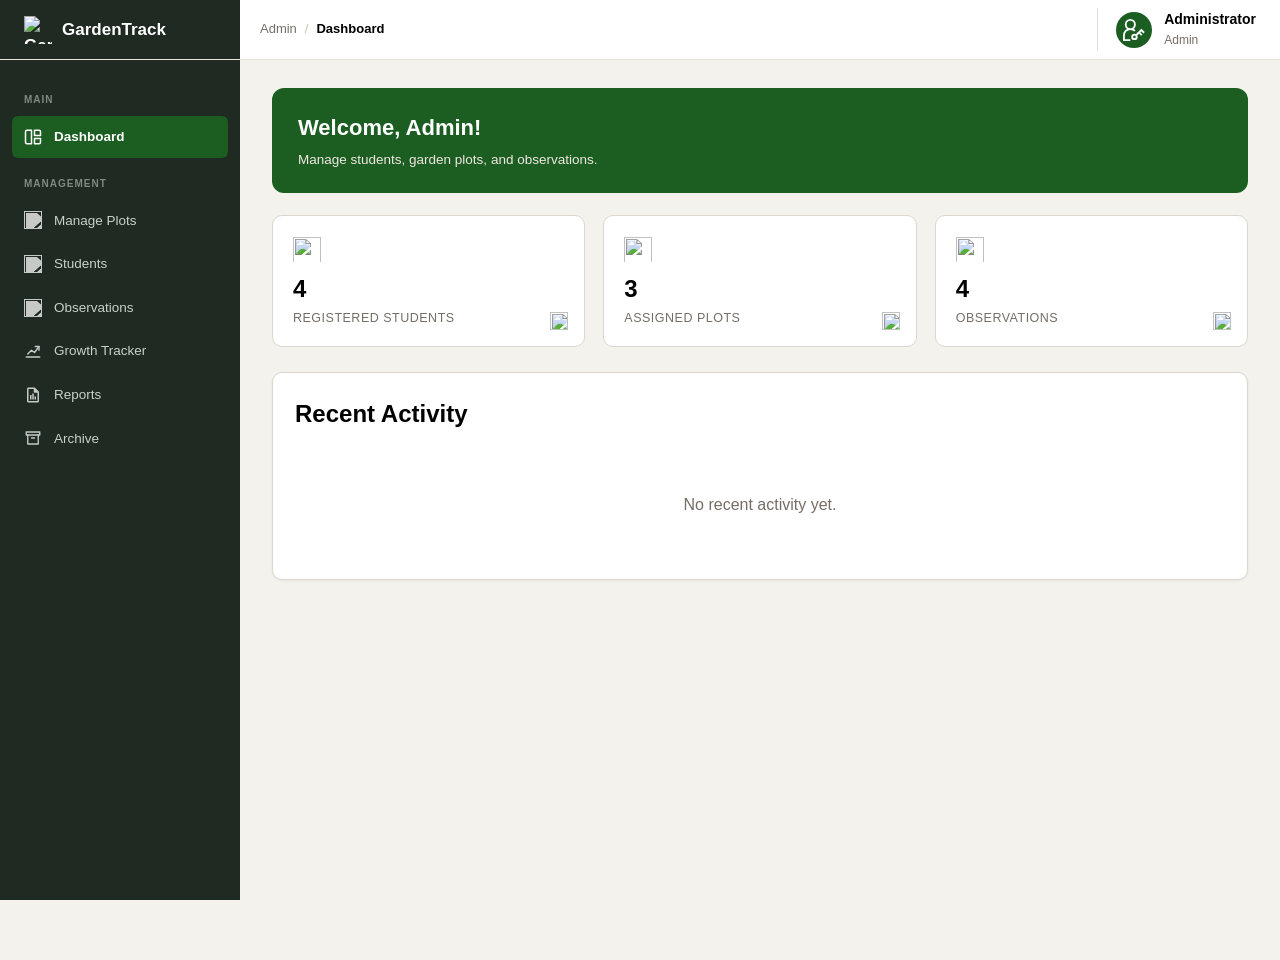
==== commit 0f9dbe7b: "update admin and student dashboards to reflect real-time data and improve activity tracking" ====
--- a/admin/admin_dashboard.html
+++ b/admin/admin_dashboard.html
@@ -98,7 +98,7 @@
           <a href="manage_students.html" class="stat-card stat-card-link">
             <img src="../images/students.svg" alt="" class="stat-icon" />
 
-            <h3 data-stat="students">0</h3>
+            <h3 data-stat="students">4</h3>
 
             <p>Registered Students</p>
             <img src="../images/redirect.svg" alt="" class="redirect-icon" />
@@ -107,7 +107,7 @@
           <a href="manage_plots.html" class="stat-card stat-card-link">
             <img src="../images/garden-plot.svg" alt="" class="stat-icon" />
 
-            <h3 data-stat="plots">0</h3>
+            <h3 data-stat="plots">3</h3>
 
             <p>Assigned Plots</p>
             <img src="../images/redirect.svg" alt="" class="redirect-icon" />
@@ -116,7 +116,7 @@
           <a href="student_observations.html" class="stat-card stat-card-link">
             <img src="../images/observations.svg" alt="" class="stat-icon" />
 
-            <h3 data-stat="observations">0</h3>
+            <h3 data-stat="observations">4</h3>
 
             <p>Observations</p>
             <img src="../images/redirect.svg" alt="" class="redirect-icon" />
@@ -129,41 +129,11 @@
               <h2>Recent Activity</h2>
             </div>
 
-            <div class="observation-item">
-              <div class="observation-meta">
-                <span>Today</span>
-
-                <span class="badge badge-info"> Observation </span>
-              </div>
-
-              <h3>Student A updated Plot A-12</h3>
-
-              <p>New garden observation submitted.</p>
-            </div>
-
-            <div class="observation-item">
-              <div class="observation-meta">
-                <span>Yesterday</span>
-
-                <span class="badge badge-success"> Assignment </span>
-              </div>
-
-              <h3>Plot B-05 assigned</h3>
-
-              <p>A garden plot was assigned to a student.</p>
-            </div>
-
-            <div class="observation-item">
-              <div class="observation-meta">
-                <span>August 28</span>
-
-                <span class="badge badge-info"> Student </span>
-              </div>
-
-              <h3>New student registered</h3>
-
-              <p>A new student account was created.</p>
-            </div>
+            <p data-admin-dashboard-status role="status" aria-live="polite"></p>
+            <div data-admin-recent-activity></div>
+            <p class="table-empty-state" data-admin-activity-empty hidden>
+              No recent activity yet.
+            </p>
           </div>
         </section>
       </div>
